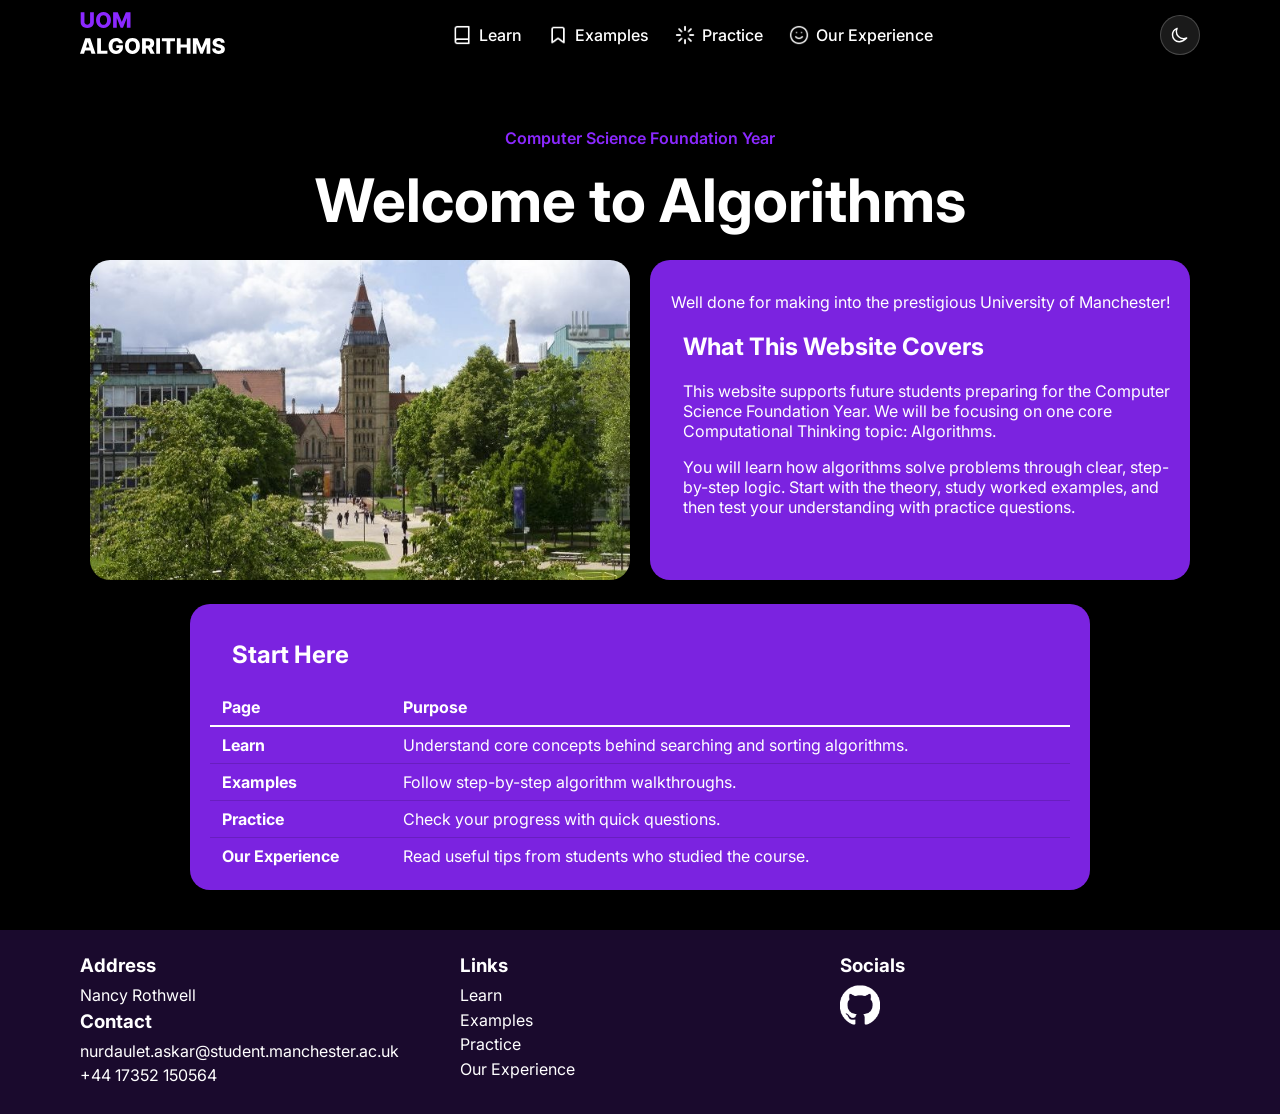
==== index.html @ cdae5de4 "ad" ====
<!DOCTYPE html>
<html lang="en">
<head>
    <meta charset="UTF-8">
    <meta name="viewport" content="width=device-width, initial-scale=1.0">
    <title>Compsci10 - Main</title>
    <link rel="stylesheet" href="styles/style.css">
    <link href="https://fonts.googleapis.com/css2?family=Inter:wght@300;400;500;700;900&display=swap" rel="stylesheet">
    <link rel="icon" type="image/svg+xml" href="photos/UoM.svg">
</head>
<body>
    <nav class="navbar">
        <div class="nav-left">
            <a href="index.html">
                <img class="brand-logo" src="photos/brand-logo.svg" data-icon-dark="photos/brand-logo.svg" data-icon-light="photos/brand-logo Ligth.svg" alt="Home">
            </a>
        </div>

        <div class="nav-links">
            <a href="Learn.html">
                <img src="photos/BookDark.png" data-icon-dark="photos/BookDark.png" data-icon-light="photos/BookLight.png" alt="Learn">
                <div class="learn-class">Learn</div>
            </a>
            <a href="Examples.html">
                <img src="photos/BookmarkDark.png" data-icon-dark="photos/BookmarkDark.png" data-icon-light="photos/BookmarkLight.png" alt="Examples">
                <div class="examples-class">Examples</div>
            </a>
            <a href="Practice.html">
                <img src="photos/LoaderDark.png" data-icon-dark="photos/LoaderDark.png" data-icon-light="photos/LoaderLight.png" alt="Practice">
                <div class="practice-class">Practice</div>
            </a>
            <a href="Our-Experience.html">
                <img src="photos/SmileDark.png" data-icon-dark="photos/SmileDark.png" data-icon-light="photos/SmileLigt.png" alt="Our Experience">
                <div class="experience-class">Our Experience</div>
            </a>
        </div>

        <button class="theme-toggle" type="button" aria-label="Toggle light and dark mode">
            <svg class="icon-moon" viewBox="0 0 24 24" fill="none" xmlns="http://www.w3.org/2000/svg" aria-hidden="true">
                <path d="M20 15.5C18.8 16.1 17.5 16.4 16.2 16.4C11.5 16.4 7.6 12.5 7.6 7.8C7.6 6.5 7.9 5.2 8.5 4C5.2 5.3 3 8.4 3 12C3 16.4 6.6 20 11 20C14.6 20 17.7 17.8 20 15.5Z" stroke="currentColor" stroke-width="1.7" stroke-linecap="round" stroke-linejoin="round"/>
            </svg>
            <svg class="icon-sun" viewBox="0 0 24 24" fill="none" xmlns="http://www.w3.org/2000/svg" aria-hidden="true">
                <circle cx="12" cy="12" r="4" stroke="currentColor" stroke-width="1.7"/>
                <path d="M12 3V5.5M12 18.5V21M3 12H5.5M18.5 12H21M5.6 5.6L7.4 7.4M16.6 16.6L18.4 18.4M18.4 5.6L16.6 7.4M7.4 16.6L5.6 18.4" stroke="currentColor" stroke-width="1.7" stroke-linecap="round"/>
            </svg>
        </button>
    </nav>

    <section class="hero">
        <p class="subtitle">Computer Science Foundation Year</p>
        <h1>Welcome to Algorithms</h1>

        <section class="home-intro-row">
            <div class="home-banner-wrap">
                <img class="home-banner-image" src="photos/Cs-banner-v2.jpg" alt="Image of university of manchester campus">
            </div>

            <section class="learn-description home-cover-box">
                <p>Well done for making into the prestigious University of Manchester!</p>
                <h2>What This Website Covers</h2>
                <p class="left-text">
                    This website supports future students preparing for the Computer Science Foundation Year.
                    We will be focusing on one core Computational Thinking topic: Algorithms.
                </p>
                <p class="left-text">
                    You will learn how algorithms solve problems through clear, step-by-step logic.
                    Start with the theory, study worked examples, and then test your understanding with practice questions.
                </p>
            </section>
        </section>

        <div class="card comparison-card">
            <h2>Start Here</h2>
            <table>
                <thead>
                    <tr>
                        <th>Page</th>
                        <th>Purpose</th>
                    </tr>
                </thead>
                <tbody>
                    <tr>
                        <td><a href="Learn.html">Learn</a></td>
                        <td>Understand core concepts behind searching and sorting algorithms.</td>
                    </tr>
                    <tr>
                        <td><a href="Examples.html">Examples</a></td>
                        <td>Follow step-by-step algorithm walkthroughs.</td>
                    </tr>
                    <tr>
                        <td><a href="Practice.html">Practice</a></td>
                        <td>Check your progress with quick questions.</td>
                    </tr>
                    <tr>
                        <td><a href="Our-Experience.html">Our Experience</a></td>
                        <td>Read useful tips from students who studied the course.</td>
                    </tr>
                </tbody>
            </table>
        </div>
    </section>

    <footer class="footer">
        <div class="footer-column">
            <h3>Address</h3>
            <p>Nancy Rothwell</p>

            <h3>Contact</h3>
            <a href="mailto:nurdaulet.askar@student.manchester.ac.uk">nurdaulet.askar@student.manchester.ac.uk</a>
            <p>+44 17352 150564</p>
        </div>

        <div class="footer-column">
            <h3>Links</h3>
            <p>Learn</p>
            <p>Examples</p>
            <p>Practice</p>
            <p>Our Experience</p>
        </div>

        <div class="footer-column">
            <h3>Socials</h3>
            <a href="https://github.com/SwiftkeyC" target="_blank" ><img src="photos/GitHubDark.svg" data-icon-dark="photos/GitHubDark.svg" data-icon-light="photos/GitHubLight.png" alt="GitHub"></a>
        </div>
    </footer>
    <script src="scripts/theme-toggle.js"></script>
</body>
</html>
---- styles/style.css ----
*, *::before, *::after { box-sizing: border-box; }

:root {
    --navbar-height: 80px;
    --bg: #000000;
    --text: #ffffff;
    --navbar-bg: rgba(0, 0, 0, 0.62);
    --subtitle: #8B28FF;
    --card-bg: #8c28ffe0;
    --footer-bg: #1a0a2d;
    --link: #ffffff;
    --toggle-bg: rgba(255, 255, 255, 0.1);
    --toggle-border: rgba(255, 255, 255, 0.2);
}

html[data-theme="light"] {
    --bg: #f5f7fb;
    --text: #111320;
    --navbar-bg: rgba(255, 255, 255, 0.382);
    --subtitle: #5f19bc;
    --card-bg: #d9c4ff;
    --footer-bg: #e8e2f7;
    --link: #111320;
    --toggle-bg: rgba(17, 19, 32, 0.08);
    --toggle-border: rgba(17, 19, 32, 0.2);
}


html, body {
    margin: 0;
    padding: 0;
    overflow-x: hidden;
    scroll-behavior: smooth;
}

body {
    font-family: 'Inter', sans-serif;
    background-color: var(--bg);
    color: var(--text);
    min-height: 100vh;
    display: flex;
    flex-direction: column;
    padding-top: var(--navbar-height);
}


.hero,
.learn-description {
    width: min(1200px, calc(100% - 2rem));
    margin-inline: auto;
}

.navbar,
.footer {
    width: 100%;
    border-radius: 0;
}


.navbar {
    background-color: var(--navbar-bg);
    backdrop-filter: blur(10px);
    color: var(--text);
    position: fixed;
    top: 0; left: 0; right: 0;
    z-index: 1000;
    display: flex;
    align-items: center;
    justify-content: space-between;
    gap: 6rem;
    padding: 0.75rem 5rem;
}

.nav-left a {
    display: inline-flex;
    align-items: center;
}

.brand-logo {
    display: block;
    width: auto;
    height: clamp(28px, 4vw, 42px);
}

.nav-links {
    display: flex;
    align-items: center;
    gap: clamp(0.75rem, 2vw, 2rem);
    flex-wrap: wrap;
    justify-content: flex-end;
}

.nav-links a {
    color: var(--link);
    text-decoration: none;
    font-weight: 500;
    display: inline-flex;
    align-items: center;
    gap: 0.45rem;
    white-space: nowrap;
}

.nav-links a img {
    width: 20px;
    height: 20px;
}


.theme-toggle {
    width: 40px;
    height: 40px;
    border: 1px solid var(--toggle-border);
    border-radius: 999px;
    background: var(--toggle-bg);
    color: var(--text);
    display: inline-flex;
    align-items: center;
    justify-content: center;
    cursor: pointer;
    transition: background-color 0.2s ease, transform 0.2s ease;
}

.theme-toggle:hover { transform: translateY(-1px); }

.theme-toggle svg { width: 20px; height: 20px; }

.theme-toggle .icon-sun { display: none; }

html[data-theme="light"] .theme-toggle .icon-moon { display: none; }
html[data-theme="light"] .theme-toggle .icon-sun { display: block; }


.hero {
    text-align: center;
    margin-top: 2rem;
    padding-bottom: 1rem;
}

.hero h1 {
    font-size: clamp(2rem, 5vw, 3.75rem);
    margin: 0.5rem 0;
}

.hero h2 {
    text-align: left;
    padding-left: 2.5%;
}

.subtitle {
    color: var(--subtitle);
    font-weight: 600;
}

.left-text {
    text-align: left;
    padding-left: 2.5%;
}


.card,
.learn-description {
    width: fit-content;
    max-width: min(100%, 900px);
    background-color: var(--card-bg);
    border-radius: 20px;
    margin: 1.5rem auto;
    color: var(--text);
    padding: 1rem 1.25rem;
}

.learn-text h1 { margin: 0 0 1rem 0; }

.home-intro-row {
    width: min(100%, 1100px);
    margin: 1.5rem auto;
    display: grid;
    grid-template-columns: 1fr 1fr;
    gap: 1.25rem;
    align-items: stretch;
}

.home-banner-wrap {
    border-radius: 20px;
    overflow: hidden;
    min-height: 320px;
}

.home-banner-image {
    width: 100%;
    height: 100%;
    object-fit: cover;
    display: block;
}

.learn-description.home-cover-box {
    width: 100%;
    max-width: none;
    margin: 0;
}

.step {
    background: var(--card-bg);
    padding: 10px;
    border-left: 4px solid rgb(0, 0, 0);
    border-right: 4px solid rgb(0, 0, 0);
    margin: 10px 0;
    border-radius: 10px;
}


.footer {
    margin-top: auto;
    background-color: var(--footer-bg);
    color: var(--text);
    display: flex;
    justify-content: space-between;
    gap: 1.25rem;
    flex-wrap: wrap;
    padding: 1.5rem 5rem;
}

.footer-column {
    flex: 1 1 220px;
    min-width: 200px;
}

.footer-column h3 { margin: 0 0 0.5rem 0; }

.footer-column p,
.footer-column a {
    margin: 0.3rem 0;
    color: var(--link);
    text-decoration: none;
    display: block;
    overflow-wrap: anywhere;
}

.footer-column img {
    width: 40px;
    height: 40px;
}
.card.quiz-question {
        width: 100%;
        max-width: 700px;
        margin: 20px auto;
    }
.algo-dropdown {
  max-width: min(100%, 900px);
  margin: 1rem auto;
  background: var(--card-bg);
  border: 1px solid rgba(127, 127, 127, 0.25);
  border-radius: 12px;
  overflow: hidden;
  text-align: left;
}

.algo-dropdown summary {
  cursor: pointer;
  list-style: none;
  padding: 0.9rem 1rem;
  font-weight: 700;
  user-select: none;
}

.algo-dropdown summary::-webkit-details-marker {
  display: none;
}

.algo-dropdown summary::after {
  content: "▾";
  float: right;
  transition: transform 0.2s ease;
}

.algo-dropdown[open] summary::after {
  transform: rotate(180deg);
}

.algo-dropdown > *:not(summary) {
  padding-left: 1rem;
  padding-right: 1rem;
}


.comparison-card {
    width: min(900px, 100%);
    max-width: 100%;
}

.card a {
    color: var(--text);
    text-decoration: none;
    font-weight: bolder;
}

.comparison-card table {
    width: 100%;
    border-collapse: collapse;
    text-align: left;
}

.comparison-card thead tr {
    border-bottom: 2px solid var(--text);
}

.comparison-card th,
.comparison-card td {
    padding: 8px 12px;
}

.comparison-card tbody tr {
    border-bottom: 1px solid rgba(0, 0, 0, 0.15);
}

.comparison-card tbody tr:last-child {
    border-bottom: none;
}


.learnbox {
    width: fit-content;
    max-width: min(100%, 900px);
    background-color: var(--card-bg);
    border-radius: 20px;
    margin: 1.5rem auto;
    color: var(--text);
    padding: 1rem 1.25rem;
}

.learn-button {
    background-color: var(--subtitle);
    color: white;
    display: inline;
    padding: 1rem 1.25rem;
    text-decoration: none;
    border-radius: 12px;
    font-weight: 500;
}


@media (max-width: 1024px) {
    .navbar {
        padding: 0.75rem 2.5rem;
        gap: 2rem;
    }

    .footer {
        padding: 1.5rem 2.5rem;
    }
}

@media (max-width: 768px) {
    :root { --navbar-height: 120px; }

    .navbar {
        padding: 0.75rem 1.25rem;
        gap: 0.5rem;
        align-items: flex-start;
    }

    .brand-logo { height: 30px; }

    .nav-links {
        width: 100%;
        justify-content: flex-start;
        gap: 0.75rem 1rem;
    }

    .theme-toggle { margin-left: auto; }

    .nav-links a { font-size: 0.95rem; }

    .hero { margin-top: 1.25rem; }

    .home-intro-row {
        grid-template-columns: 1fr;
    }

    .home-banner-wrap {
        min-height: 220px;
    }

    .card,
    .learn-description { border-radius: 14px; }

    .footer {
        padding: 1.25rem 1.25rem;
        flex-direction: column;
        gap: 1rem;
    }

    .footer-column {
        min-width: unset;
        flex: 1 1 auto;
    }
}
@media (max-width: 480px) {
    :root { --navbar-height: 130px; }

    .navbar { padding: 0.75rem 1rem; }

    .nav-links a { font-size: 0.875rem; }

    .card,
    .learn-description,
    .learnbox {
        padding: 0.75rem 1rem;
        border-radius: 12px;
    }

    .footer { padding: 1rem; }
}
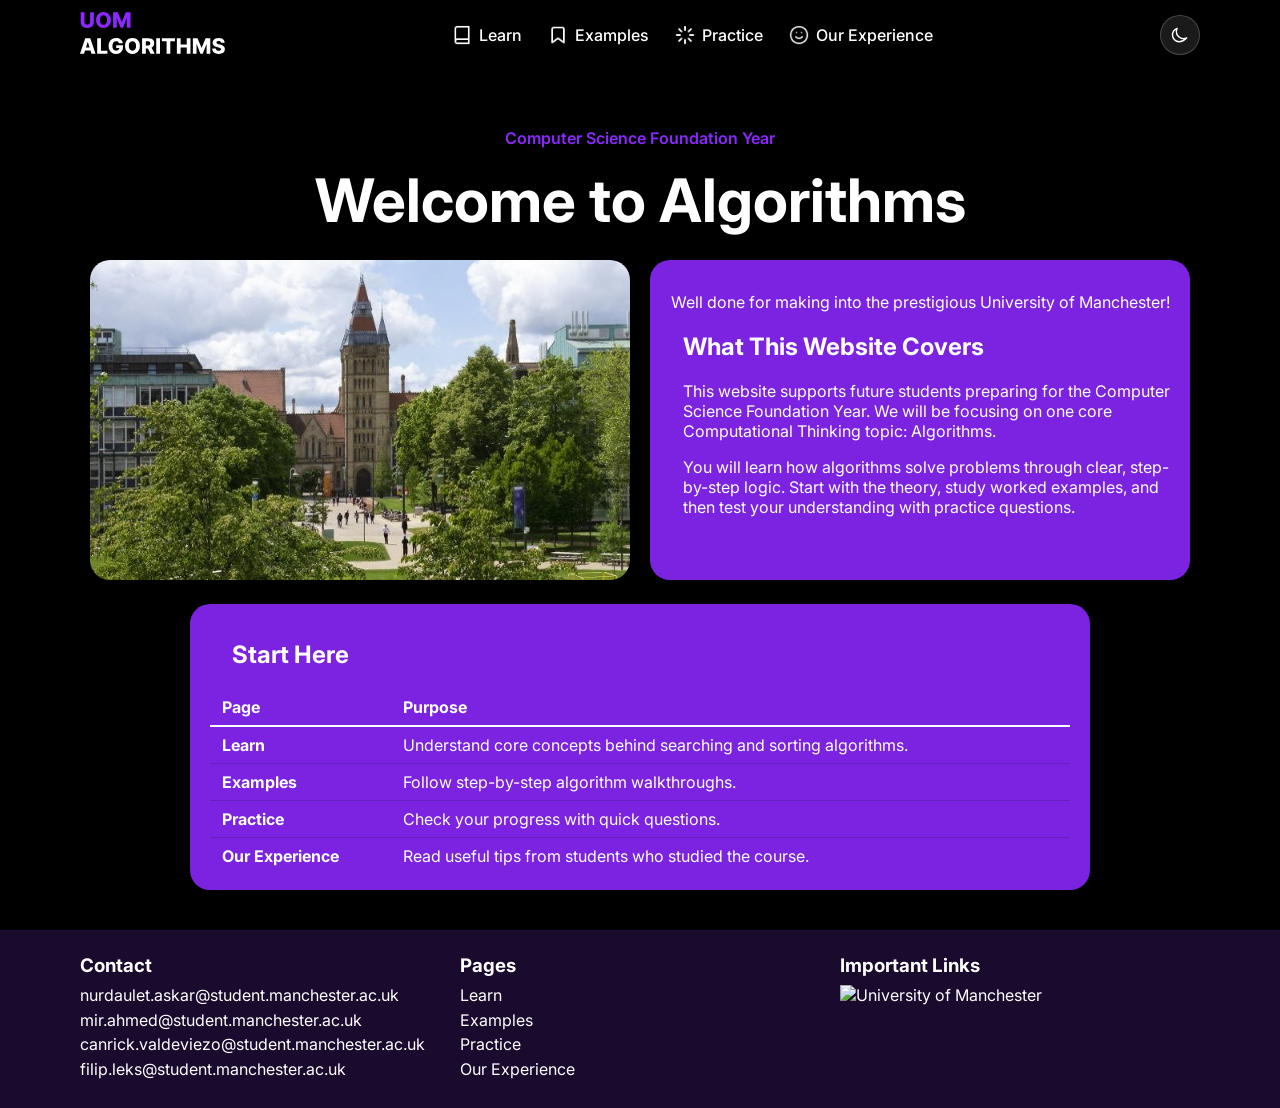
==== commit b2240627: "Update footer with new contact and link information" ====
--- a/index.html
+++ b/index.html
@@ -102,27 +102,27 @@
 
     <footer class="footer">
         <div class="footer-column">
-            <h3>Address</h3>
-            <p>Nancy Rothwell</p>
 
             <h3>Contact</h3>
             <a href="mailto:nurdaulet.askar@student.manchester.ac.uk">nurdaulet.askar@student.manchester.ac.uk</a>
-            <p>+44 17352 150564</p>
+            <a href="mailto:mir.ahmed@student.manchester.ac.uk">mir.ahmed@student.manchester.ac.uk</a>
+            <a href="mailto:canrick.valdeviezo@student.manchester.ac.uk">canrick.valdeviezo@student.manchester.ac.uk</a>
+            <a href="mailto:filip.leks@student.manchester.ac.uk">filip.leks@student.manchester.ac.uk</a>
         </div>
 
         <div class="footer-column">
-            <h3>Links</h3>
-            <p>Learn</p>
-            <p>Examples</p>
-            <p>Practice</p>
-            <p>Our Experience</p>
+            <h3>Pages</h3>
+            <a href="Learn.html">Learn</a>
+            <a href="Examples.html">Examples</a>
+            <a href="Practice.html">Practice</a>
+            <a href="Our-Experience.html">Our Experience</a>
         </div>
 
         <div class="footer-column">
-            <h3>Socials</h3>
-            <a href="https://github.com/SwiftkeyC" target="_blank" ><img src="photos/GitHubDark.svg" data-icon-dark="photos/GitHubDark.svg" data-icon-light="photos/GitHubLight.png" alt="GitHub"></a>
+            <h3>Important Links</h3>
+            <a href="https://www.manchester.ac.uk/study/undergraduate/courses/2026/12952/bsc-computer-science-with-an-integrated-foundation-year/" target="_blank" ><img src="photos\UodM.png" alt="University of Manchester" style="height: 20%; width: 20%;"></a>
         </div>
     </footer>
     <script src="scripts/theme-toggle.js"></script>
 </body>
-</html>+</html>
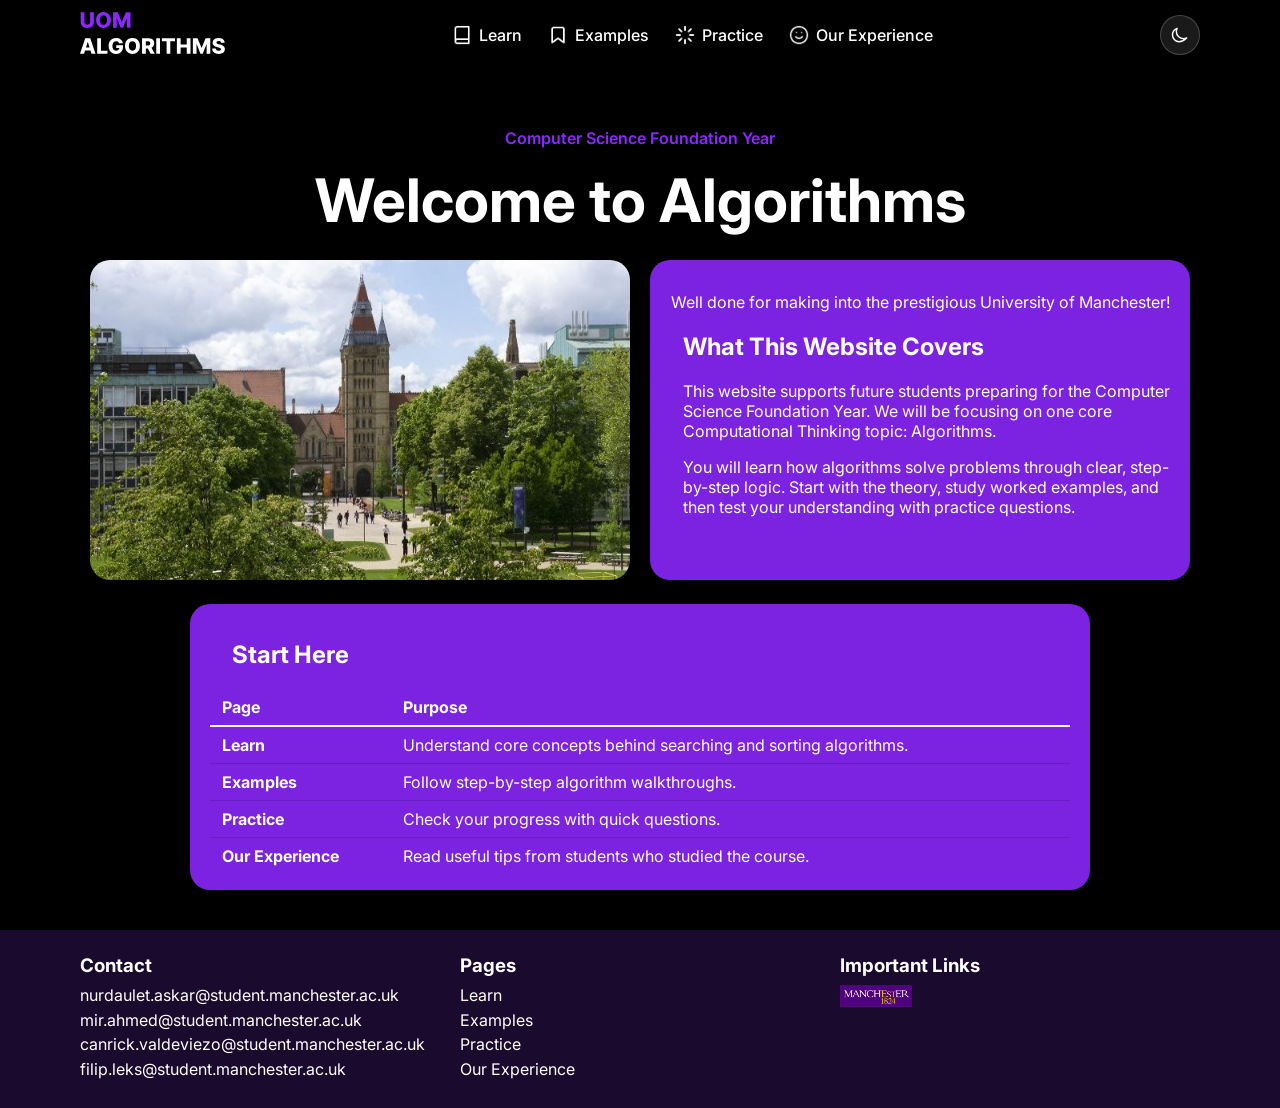
==== commit 5c702c27: "1" ====
--- a/index.html
+++ b/index.html
@@ -11,25 +11,25 @@
 <body>
     <nav class="navbar">
         <div class="nav-left">
-            <a href="index.html">
+            <a href="/index">
                 <img class="brand-logo" src="photos/brand-logo.svg" data-icon-dark="photos/brand-logo.svg" data-icon-light="photos/brand-logo Ligth.svg" alt="Home">
             </a>
         </div>
 
         <div class="nav-links">
-            <a href="Learn.html">
+            <a href="/Learn">
                 <img src="photos/BookDark.png" data-icon-dark="photos/BookDark.png" data-icon-light="photos/BookLight.png" alt="Learn">
                 <div class="learn-class">Learn</div>
             </a>
-            <a href="Examples.html">
+            <a href="/Examples">
                 <img src="photos/BookmarkDark.png" data-icon-dark="photos/BookmarkDark.png" data-icon-light="photos/BookmarkLight.png" alt="Examples">
                 <div class="examples-class">Examples</div>
             </a>
-            <a href="Practice.html">
+            <a href="/Practice">
                 <img src="photos/LoaderDark.png" data-icon-dark="photos/LoaderDark.png" data-icon-light="photos/LoaderLight.png" alt="Practice">
                 <div class="practice-class">Practice</div>
             </a>
-            <a href="Our-Experience.html">
+            <a href="/Our-Experience">
                 <img src="photos/SmileDark.png" data-icon-dark="photos/SmileDark.png" data-icon-light="photos/SmileLigt.png" alt="Our Experience">
                 <div class="experience-class">Our Experience</div>
             </a>
--- a/styles/style.css
+++ b/styles/style.css
@@ -409,4 +409,4 @@
     }
 
     .footer { padding: 1rem; }
-}+}
